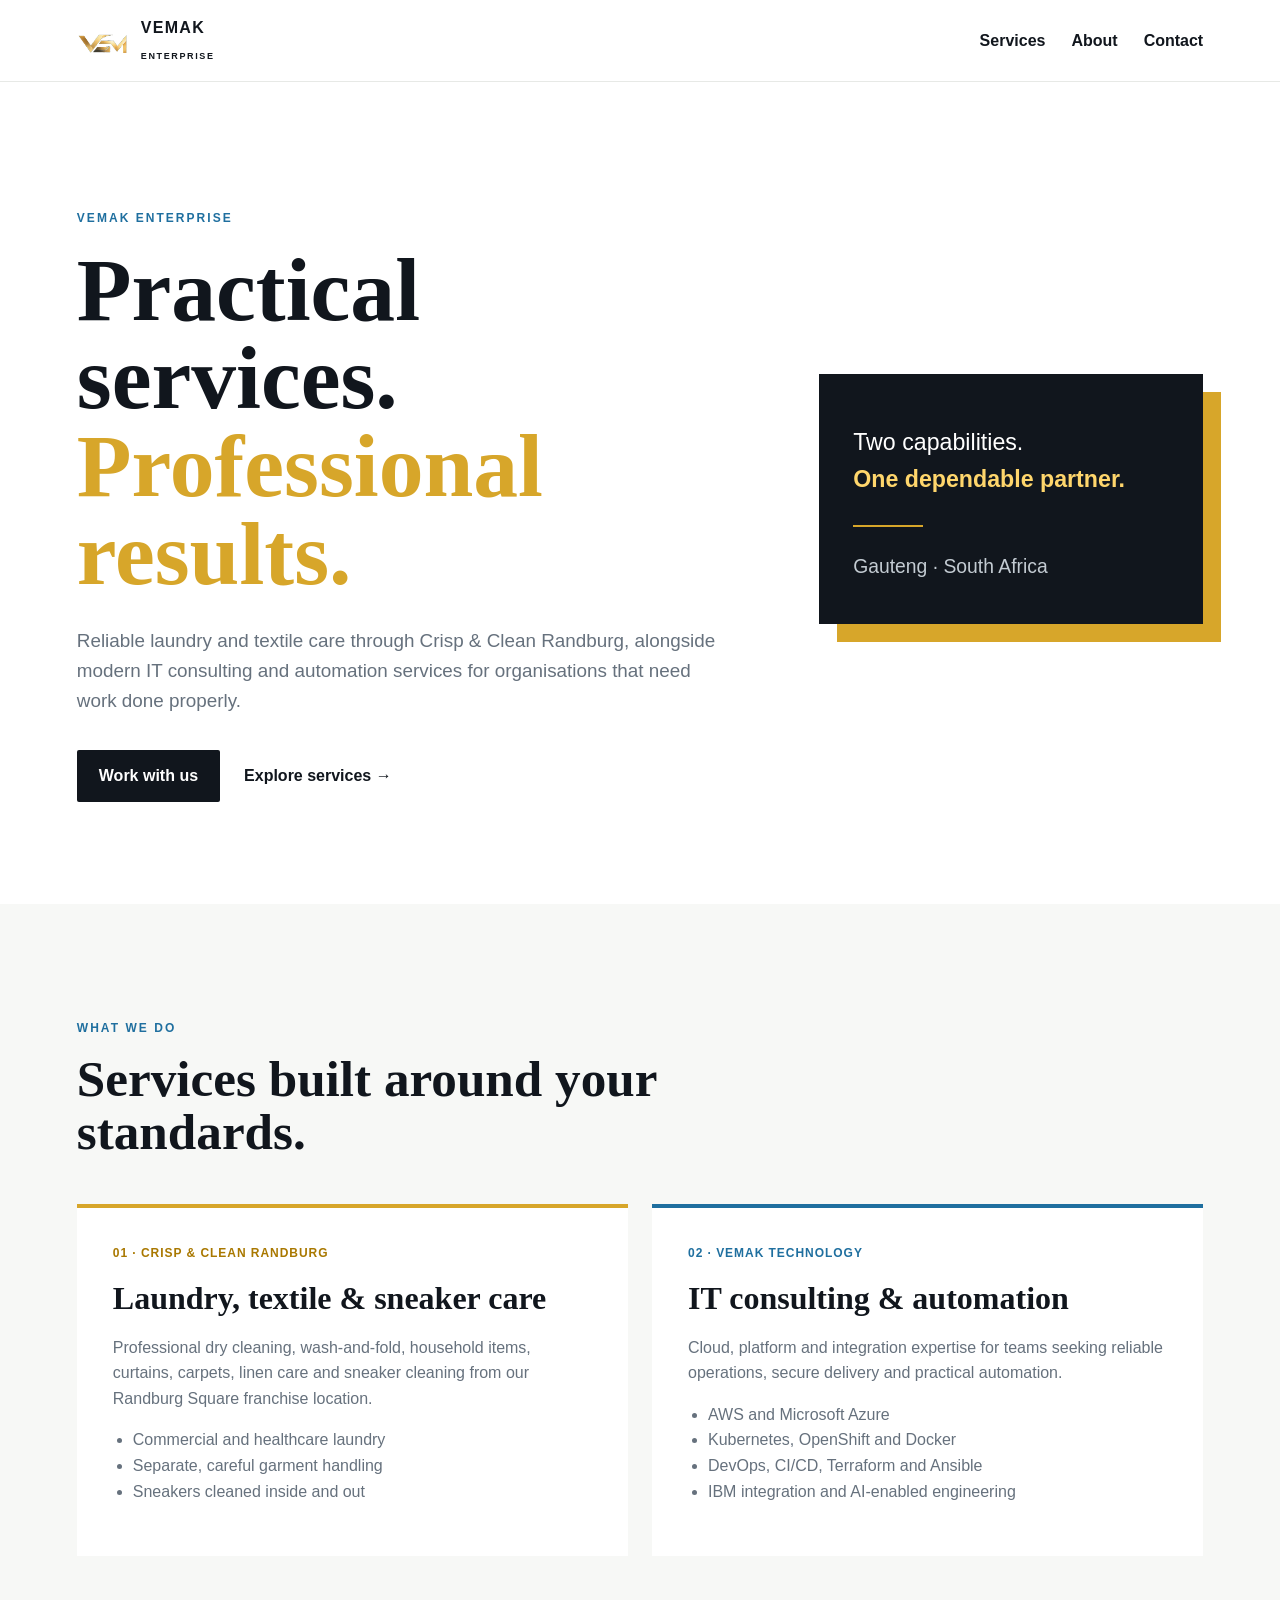
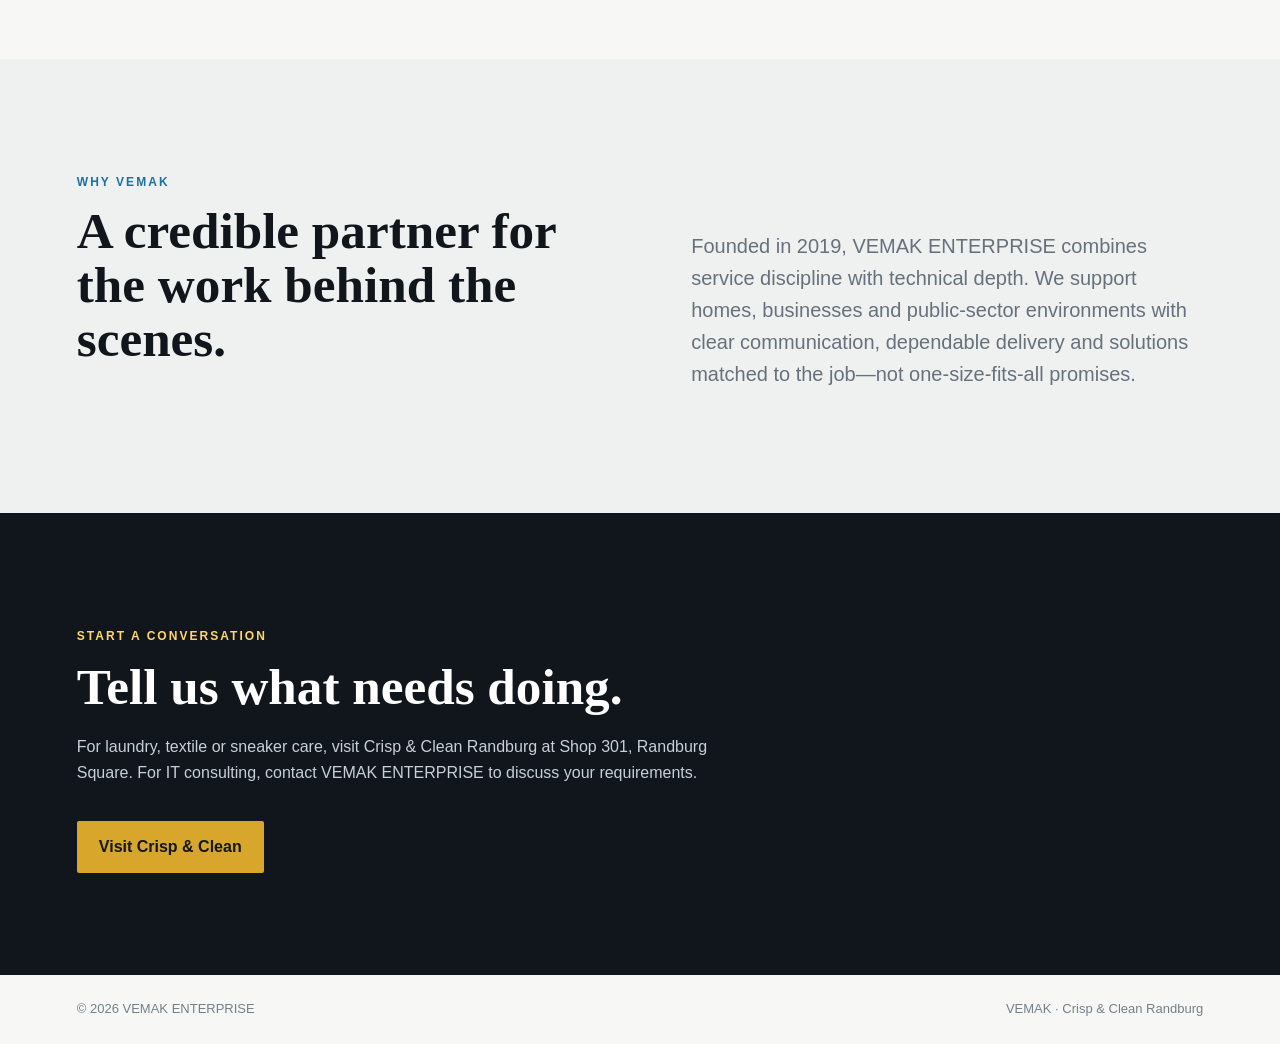
==== index.html @ fe327d36 "Create VEMAK Enterprise public website" ====
<!doctype html>
<html lang="en">
<head>
  <meta charset="utf-8"><meta name="viewport" content="width=device-width, initial-scale=1">
  <title>VEMAK ENTERPRISE | Crisp &amp; Clean Randburg</title>
  <meta name="description" content="Professional laundry, dry-cleaning, sneaker care and IT consulting services across Gauteng.">
  <link rel="icon" href="vemak-logo.png"><link rel="stylesheet" href="styles.css">
</head>
<body>
  <header class="nav"><a class="brand" href="#top"><img src="vemak-logo.png" alt="VEMAK Enterprise logo"><span>VEMAK<br><small>ENTERPRISE</small></span></a><nav><a href="#services">Services</a><a href="#about">About</a><a href="#contact">Contact</a></nav></header>
  <main id="top">
    <section class="hero"><div><p class="eyebrow">VEMAK ENTERPRISE</p><h1>Practical services. <em>Professional results.</em></h1><p class="lead">Reliable laundry and textile care through Crisp &amp; Clean Randburg, alongside modern IT consulting and automation services for organisations that need work done properly.</p><div class="actions"><a class="button" href="#contact">Work with us</a><a class="text-link" href="#services">Explore services →</a></div></div><div class="hero-card"><span>Two capabilities.<br><strong>One dependable partner.</strong></span><div class="line"></div><small>Gauteng · South Africa</small></div></section>
    <section id="services" class="section"><p class="eyebrow">What we do</p><h2>Services built around your standards.</h2><div class="cards"><article><div class="tag gold">01 · Crisp &amp; Clean Randburg</div><h3>Laundry, textile &amp; sneaker care</h3><p>Professional dry cleaning, wash-and-fold, household items, curtains, carpets, linen care and sneaker cleaning from our Randburg Square franchise location.</p><ul><li>Commercial and healthcare laundry</li><li>Separate, careful garment handling</li><li>Sneakers cleaned inside and out</li></ul></article><article><div class="tag blue">02 · VEMAK Technology</div><h3>IT consulting &amp; automation</h3><p>Cloud, platform and integration expertise for teams seeking reliable operations, secure delivery and practical automation.</p><ul><li>AWS and Microsoft Azure</li><li>Kubernetes, OpenShift and Docker</li><li>DevOps, CI/CD, Terraform and Ansible</li><li>IBM integration and AI-enabled engineering</li></ul></article></div></section>
    <section id="about" class="split"><div><p class="eyebrow">Why VEMAK</p><h2>A credible partner for the work behind the scenes.</h2></div><p>Founded in 2019, VEMAK ENTERPRISE combines service discipline with technical depth. We support homes, businesses and public-sector environments with clear communication, dependable delivery and solutions matched to the job—not one-size-fits-all promises.</p></section>
    <section id="contact" class="contact"><p class="eyebrow">Start a conversation</p><h2>Tell us what needs doing.</h2><p>For laundry, textile or sneaker care, visit Crisp &amp; Clean Randburg at Shop 301, Randburg Square. For IT consulting, contact VEMAK ENTERPRISE to discuss your requirements.</p><a class="button light" href="https://www.crispandclean.co.za/">Visit Crisp &amp; Clean</a></section>
  </main><footer><span>© 2026 VEMAK ENTERPRISE</span><span>VEMAK · Crisp &amp; Clean Randburg</span></footer>
</body></html>
---- styles.css ----
:root{--ink:#11161d;--muted:#66717d;--gold:#d7a62a;--blue:#1f6f9f;--paper:#f7f8f6}*{box-sizing:border-box}body{margin:0;background:var(--paper);color:var(--ink);font:16px/1.6 Arial,sans-serif}.nav{height:82px;padding:16px 6vw;display:flex;justify-content:space-between;align-items:center;background:#fff;border-bottom:1px solid #e7e9e6}.brand{display:flex;align-items:center;gap:10px;text-decoration:none;color:var(--ink);font-weight:800;letter-spacing:.08em}.brand img{width:54px;height:48px;object-fit:contain}.brand small{font-size:9px;letter-spacing:.18em}.nav nav{display:flex;gap:26px}.nav nav a,.text-link{color:var(--ink);text-decoration:none;font-weight:600}.hero{padding:9vw 6vw 8vw;display:grid;grid-template-columns:1.25fr .75fr;gap:8vw;align-items:center;background:#fff}.eyebrow{color:var(--blue);font-size:12px;font-weight:800;letter-spacing:.17em;text-transform:uppercase}h1{font:700 clamp(3rem,7vw,6.5rem)/.98 Georgia,serif;max-width:800px;margin:18px 0 28px}h1 em{color:var(--gold);font-style:normal}.lead{font-size:1.18rem;color:var(--muted);max-width:650px}.actions{display:flex;gap:24px;align-items:center;margin-top:34px}.button{display:inline-block;background:var(--ink);color:#fff;padding:13px 22px;text-decoration:none;font-weight:700;border-radius:2px}.hero-card{background:var(--ink);color:#fff;padding:42px 34px;min-height:250px;display:flex;flex-direction:column;justify-content:flex-end;box-shadow:18px 18px 0 var(--gold);font-size:1.45rem}.hero-card strong{color:#ffd66c}.hero-card small{color:#c3cbd2;margin-top:25px}.line{height:2px;background:var(--gold);width:70px;margin-top:26px}.section,.split{padding:8vw 6vw}.section h2,.split h2,.contact h2{font:700 clamp(2.2rem,4vw,4rem)/1.05 Georgia,serif;max-width:650px;margin:14px 0 45px}.cards{display:grid;grid-template-columns:1fr 1fr;gap:24px}.cards article{background:#fff;padding:36px;border-top:4px solid var(--gold)}.cards article:nth-child(2){border-top-color:var(--blue)}h3{font:700 2rem/1.1 Georgia,serif;margin:18px 0}.cards p,.cards li,.split>p{color:var(--muted)}ul{padding-left:20px}.tag{font-size:12px;font-weight:800;letter-spacing:.08em;text-transform:uppercase}.gold{color:#a97800}.blue{color:var(--blue)}.split{display:grid;grid-template-columns:1fr 1fr;gap:8vw;background:#eef1f0}.split h2{margin-top:0}.split>p{font-size:1.25rem;align-self:end}.contact{padding:8vw 6vw;background:var(--ink);color:#fff}.contact .eyebrow{color:#ffd66c}.contact h2{margin-bottom:20px}.contact p{max-width:650px;color:#c7d0d8}.light{background:var(--gold);color:var(--ink);margin-top:20px}footer{display:flex;justify-content:space-between;padding:24px 6vw;color:#73808a;font-size:13px}@media(max-width:760px){.nav nav{display:none}.hero,.cards,.split{grid-template-columns:1fr}.hero{padding-top:16vw}.hero-card{margin:20px 12px 0 0}h1{font-size:3.5rem}.section,.split,.contact{padding:16vw 6vw}footer{display:block}footer span{display:block;margin:4px 0}}
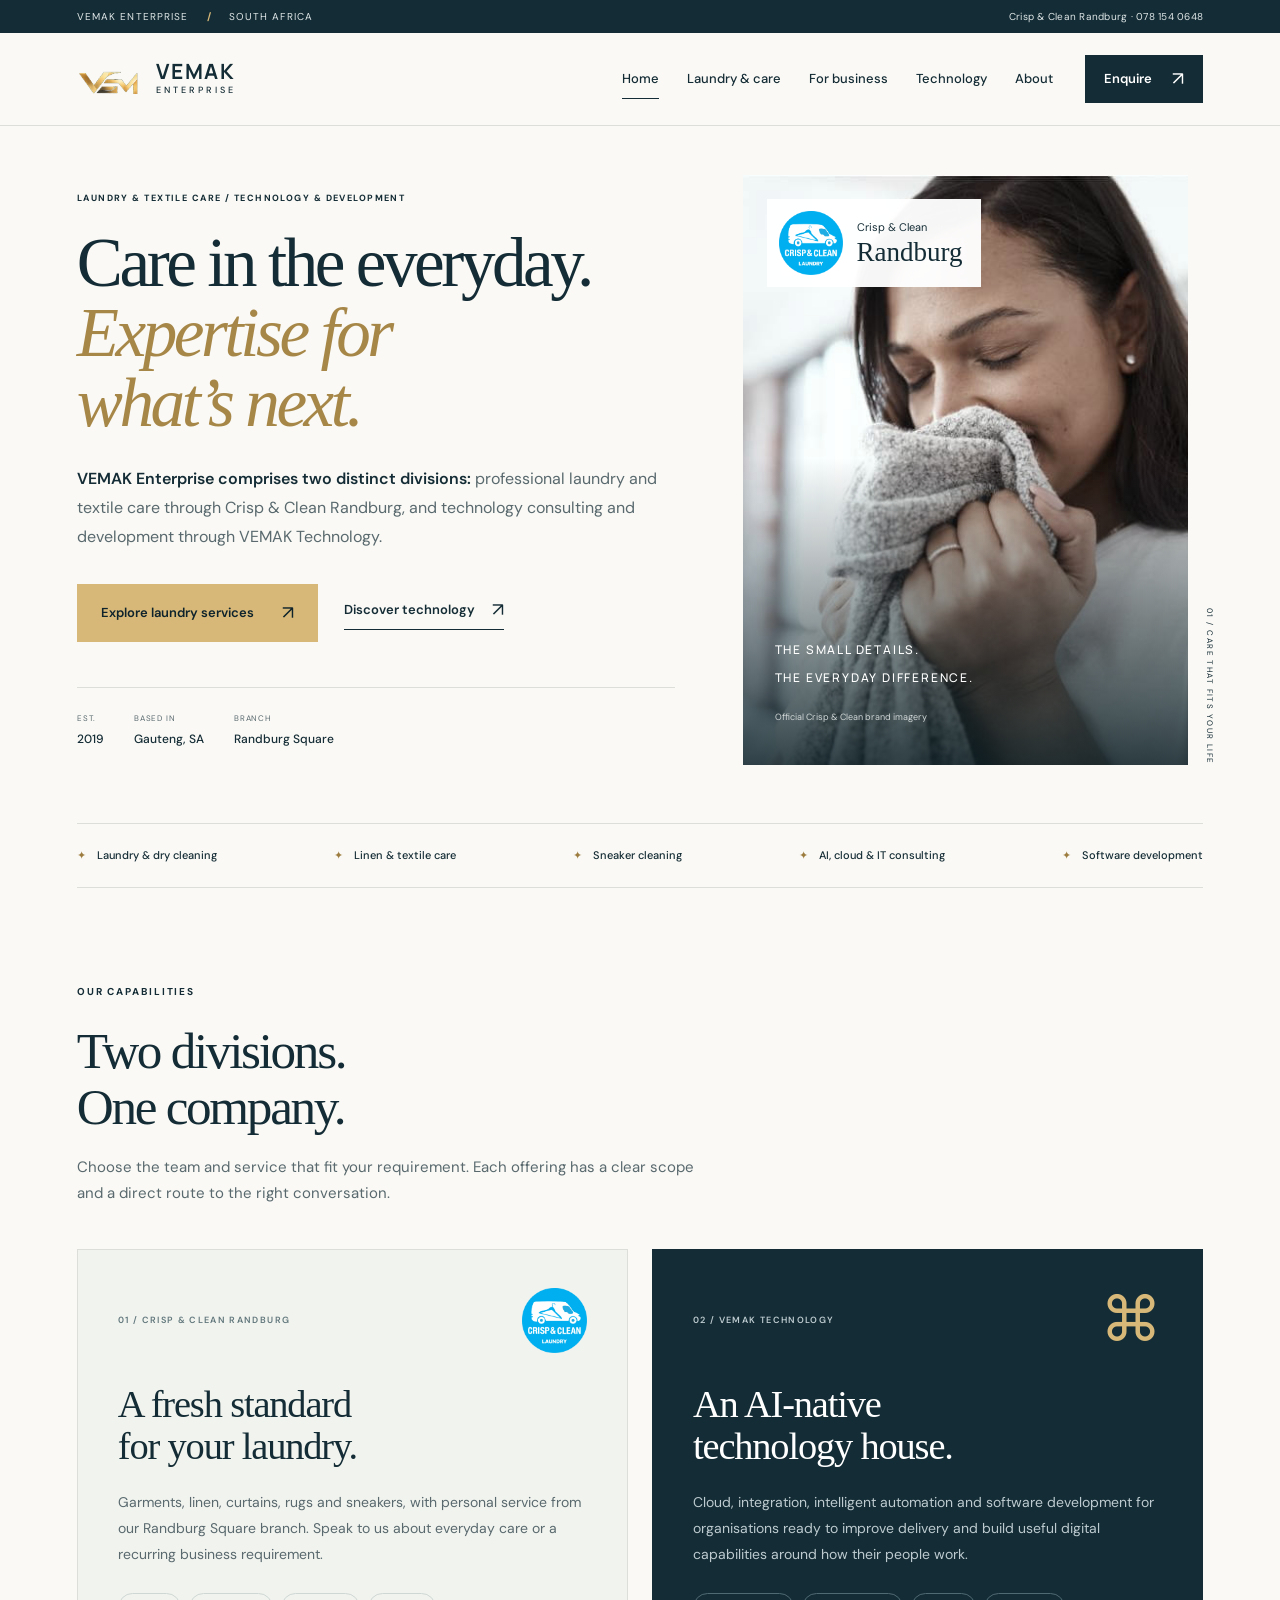
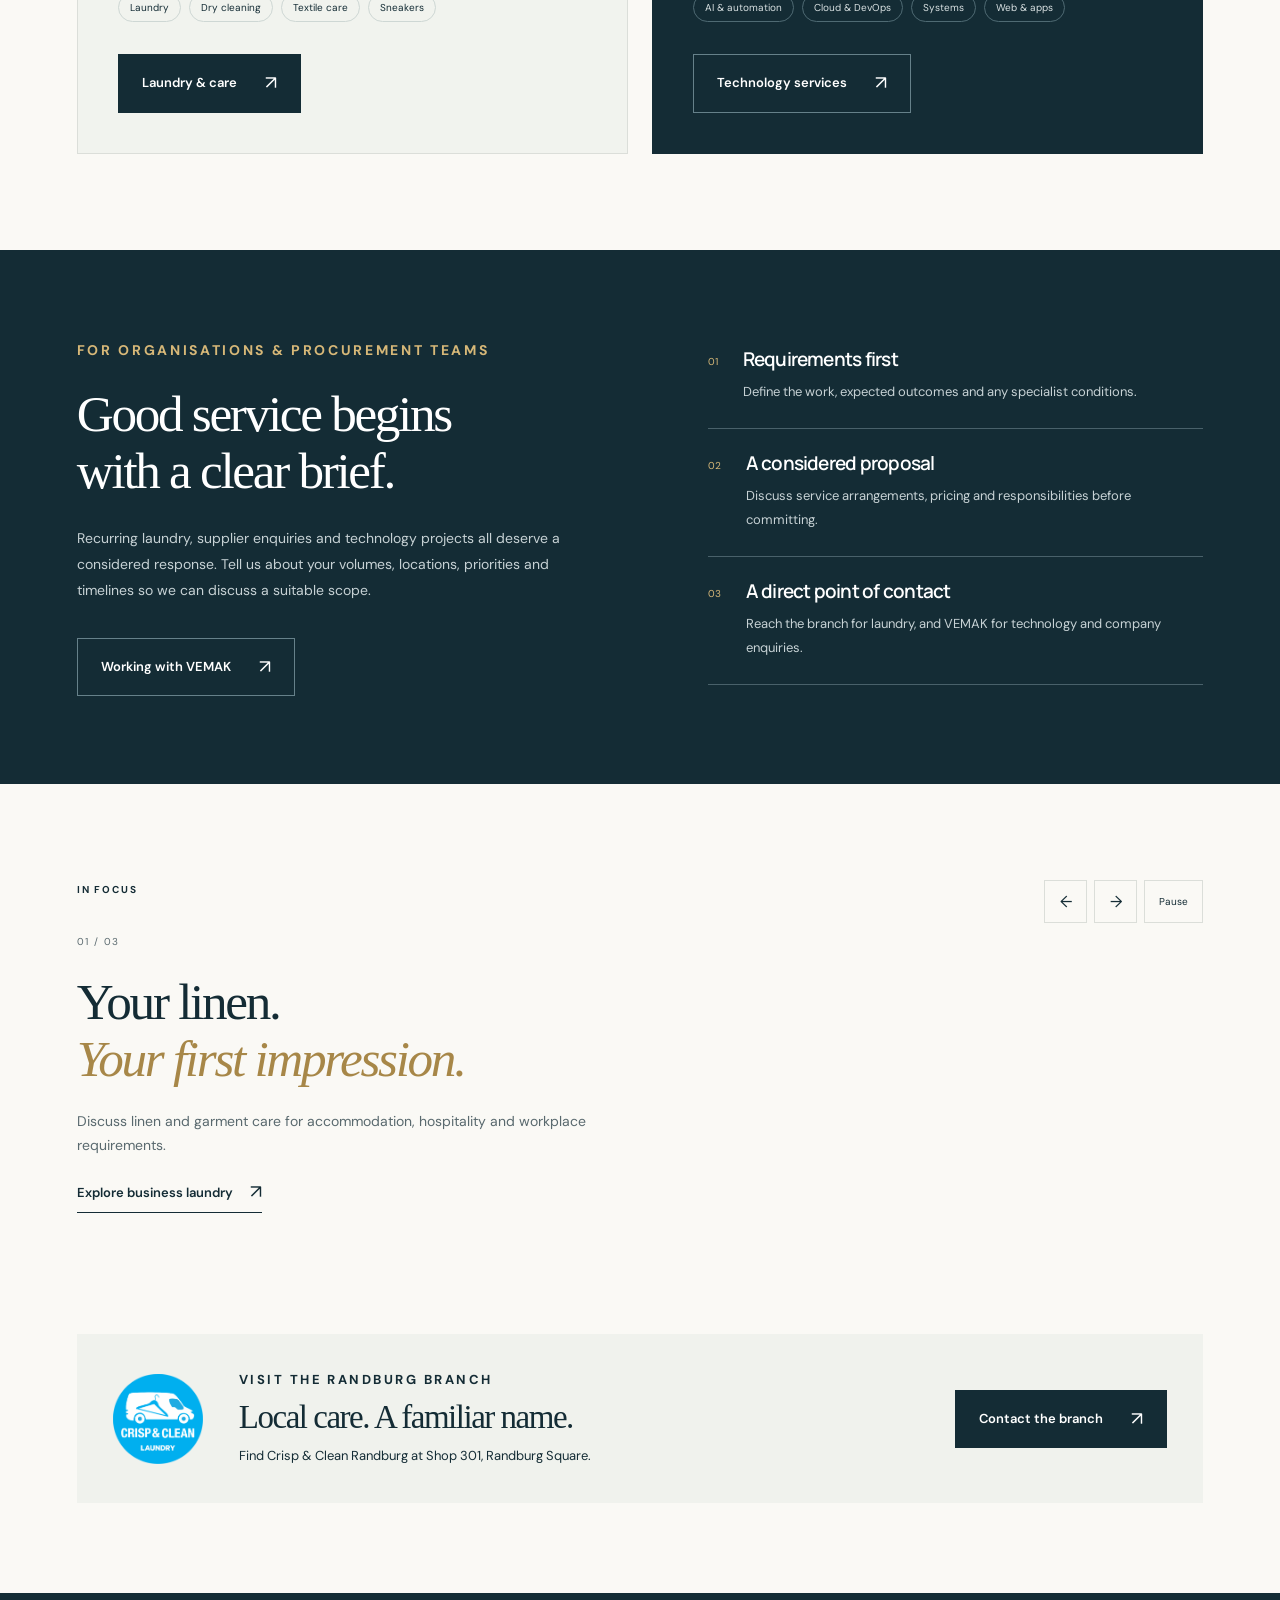
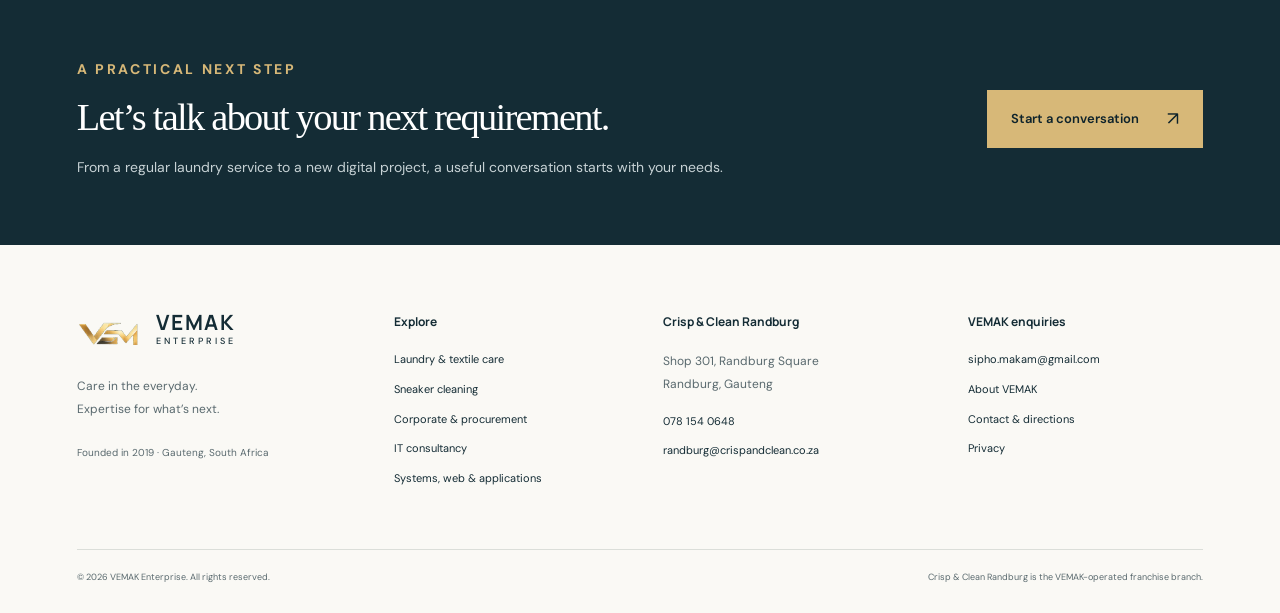
==== commit eb6e778b: "Publish VEMAK Enterprise multi-division website Launch the professional VEMAK Enterprise site with s" ====
--- a/index.html
+++ b/index.html
@@ -1,17 +1,10 @@
 <!doctype html>
-<html lang="en">
-<head>
-  <meta charset="utf-8"><meta name="viewport" content="width=device-width, initial-scale=1">
-  <title>VEMAK ENTERPRISE | Crisp &amp; Clean Randburg</title>
-  <meta name="description" content="Professional laundry, dry-cleaning, sneaker care and IT consulting services across Gauteng.">
-  <link rel="icon" href="vemak-logo.png"><link rel="stylesheet" href="styles.css">
-</head>
-<body>
-  <header class="nav"><a class="brand" href="#top"><img src="vemak-logo.png" alt="VEMAK Enterprise logo"><span>VEMAK<br><small>ENTERPRISE</small></span></a><nav><a href="#services">Services</a><a href="#about">About</a><a href="#contact">Contact</a></nav></header>
-  <main id="top">
-    <section class="hero"><div><p class="eyebrow">VEMAK ENTERPRISE</p><h1>Practical services. <em>Professional results.</em></h1><p class="lead">Reliable laundry and textile care through Crisp &amp; Clean Randburg, alongside modern IT consulting and automation services for organisations that need work done properly.</p><div class="actions"><a class="button" href="#contact">Work with us</a><a class="text-link" href="#services">Explore services →</a></div></div><div class="hero-card"><span>Two capabilities.<br><strong>One dependable partner.</strong></span><div class="line"></div><small>Gauteng · South Africa</small></div></section>
-    <section id="services" class="section"><p class="eyebrow">What we do</p><h2>Services built around your standards.</h2><div class="cards"><article><div class="tag gold">01 · Crisp &amp; Clean Randburg</div><h3>Laundry, textile &amp; sneaker care</h3><p>Professional dry cleaning, wash-and-fold, household items, curtains, carpets, linen care and sneaker cleaning from our Randburg Square franchise location.</p><ul><li>Commercial and healthcare laundry</li><li>Separate, careful garment handling</li><li>Sneakers cleaned inside and out</li></ul></article><article><div class="tag blue">02 · VEMAK Technology</div><h3>IT consulting &amp; automation</h3><p>Cloud, platform and integration expertise for teams seeking reliable operations, secure delivery and practical automation.</p><ul><li>AWS and Microsoft Azure</li><li>Kubernetes, OpenShift and Docker</li><li>DevOps, CI/CD, Terraform and Ansible</li><li>IBM integration and AI-enabled engineering</li></ul></article></div></section>
-    <section id="about" class="split"><div><p class="eyebrow">Why VEMAK</p><h2>A credible partner for the work behind the scenes.</h2></div><p>Founded in 2019, VEMAK ENTERPRISE combines service discipline with technical depth. We support homes, businesses and public-sector environments with clear communication, dependable delivery and solutions matched to the job—not one-size-fits-all promises.</p></section>
-    <section id="contact" class="contact"><p class="eyebrow">Start a conversation</p><h2>Tell us what needs doing.</h2><p>For laundry, textile or sneaker care, visit Crisp &amp; Clean Randburg at Shop 301, Randburg Square. For IT consulting, contact VEMAK ENTERPRISE to discuss your requirements.</p><a class="button light" href="https://www.crispandclean.co.za/">Visit Crisp &amp; Clean</a></section>
-  </main><footer><span>© 2026 VEMAK ENTERPRISE</span><span>VEMAK · Crisp &amp; Clean Randburg</span></footer>
-</body></html>
+<html lang="en-ZA"><head><meta charset="utf-8"><meta name="viewport" content="width=device-width, initial-scale=1"><title>Laundry, technology & development | VEMAK Enterprise</title><meta name="description" content="VEMAK Enterprise: Crisp & Clean Randburg laundry and sneaker care, plus IT consulting, systems, web and application development."><meta name="theme-color" content="#142c35"><link rel="canonical" href="https://vemak-enterprise.github.io/"><meta property="og:title" content="Laundry, technology & development | VEMAK Enterprise"><meta property="og:description" content="VEMAK Enterprise: Crisp & Clean Randburg laundry and sneaker care, plus IT consulting, systems, web and application development."><meta property="og:type" content="website"><meta property="og:url" content="https://vemak-enterprise.github.io/"><meta property="og:image" content="https://vemak-enterprise.github.io/vemak-logo.png"><link rel="icon" href="vemak-logo.png"><link rel="stylesheet" href="site-v2.css?v=2"><script src="site.js?v=2" defer></script></head>
+<body><a class="skip" href="#main">Skip to content</a><div class="topline"><div class="wrap"><span>VEMAK ENTERPRISE <b> / </b> SOUTH AFRICA</span><a href="tel:+27781540648">Crisp &amp; Clean Randburg · 078 154 0648</a></div></div>
+<header class="header"><div class="wrap navigation"><a class="brand" href="index.html" aria-label="VEMAK Enterprise home"><img src="vemak-logo.png" width="68" height="38" alt=""><span>VEMAK<small>ENTERPRISE</small></span></a><button class="menu-toggle" aria-expanded="false" aria-controls="navigation">Menu <span aria-hidden="true">☰</span></button><nav id="navigation" aria-label="Main navigation"><a href="index.html" aria-current="page">Home</a><a href="laundry.html" >Laundry & care</a><a href="business.html" >For business</a><a href="technology.html" >Technology</a><a href="about.html" >About</a><a class="button nav-cta" href="contact.html">Enquire<span aria-hidden="true">↗</span></a></nav></div></header>
+<main id="main"><section class="home-hero"><div class="wrap hero-grid"><div class="hero-copy"><p class="eyebrow">Laundry & textile care / Technology & development</p><h1>Care in the everyday.<br><em>Expertise for<br>what’s next.</em></h1><p class="lead"><strong>VEMAK Enterprise comprises two distinct divisions:</strong> professional laundry and textile care through Crisp &amp; Clean Randburg, and technology consulting and development through VEMAK Technology.</p><div class="actions"><a class="button gold" href="laundry.html">Explore laundry services<span aria-hidden="true">↗</span></a><a class="text-link" href="technology.html">Discover technology <span aria-hidden="true">↗</span></a></div><div class="hero-foot"><span>EST. <strong>2019</strong></span><span>BASED IN <strong>Gauteng, SA</strong></span><span>BRANCH <strong>Randburg Square</strong></span></div></div><div class="hero-visual"><img class="hero-photo" src="laundry.jpg" alt="Freshly cleaned fabric, from the Crisp & Clean brand collection" fetchpriority="high" width="531" height="604"><div class="photo-shade"></div><div class="brand-stamp"><img src="crisp-clean-logo.png" alt="Crisp & Clean Laundry" width="76" height="76"><div>Crisp &amp; Clean<strong>Randburg</strong></div></div><div class="photo-caption"><span>THE SMALL DETAILS.<br>THE EVERYDAY DIFFERENCE.</span><small>Official Crisp &amp; Clean brand imagery</small></div><span class="frame-label">01 / CARE THAT FITS YOUR LIFE</span></div></div></section>
+<section class="service-strip wrap" aria-label="Our services"><span>Laundry &amp; dry cleaning</span><span>Linen &amp; textile care</span><span>Sneaker cleaning</span><span>AI, cloud &amp; IT consulting</span><span>Software development</span></section>
+<section class="section wrap"><div class="section-heading"><p class="eyebrow">Our capabilities</p><h2>Two divisions.<br>One company.</h2><p>Choose the team and service that fit your requirement. Each offering has a clear scope and a direct route to the right conversation.</p></div><div class="division-grid"><article class="division laundry-division reveal"><div class="division-top"><span class="card-number">01 / CRISP &amp; CLEAN RANDBURG</span><img src="crisp-clean-logo.png" alt="Crisp & Clean Laundry" width="65" height="65"></div><h3>A fresh standard<br>for your laundry.</h3><p>Garments, linen, curtains, rugs and sneakers, with personal service from our Randburg Square branch. Speak to us about everyday care or a recurring business requirement.</p><div class="chips"><span>Laundry</span><span>Dry cleaning</span><span>Textile care</span><span>Sneakers</span></div><a class="button " href="laundry.html">Laundry & care<span aria-hidden="true">↗</span></a></article><article class="division tech-division reveal"><div class="division-top"><span class="card-number">02 / VEMAK TECHNOLOGY</span><span class="tech-symbol" aria-hidden="true">⌘</span></div><h3>An AI-native<br>technology house.</h3><p>Cloud, integration, intelligent automation and software development for organisations ready to improve delivery and build useful digital capabilities around how their people work.</p><div class="chips"><span>AI &amp; automation</span><span>Cloud &amp; DevOps</span><span>Systems</span><span>Web &amp; apps</span></div><a class="button outline" href="technology.html">Technology services<span aria-hidden="true">↗</span></a></article></div></section>
+<section class="feature-band" id="approach"><div class="wrap feature-grid"><div><p class="eyebrow">For organisations & procurement teams</p><h2>Good service begins<br>with a clear brief.</h2><p>Recurring laundry, supplier enquiries and technology projects all deserve a considered response. Tell us about your volumes, locations, priorities and timelines so we can discuss a suitable scope.</p><a class="button outline" href="business.html">Working with VEMAK<span aria-hidden="true">↗</span></a></div><div class="editorial-list"><div><span>01</span><div><h3>Requirements first</h3><p>Define the work, expected outcomes and any specialist conditions.</p></div></div><div><span>02</span><div><h3>A considered proposal</h3><p>Discuss service arrangements, pricing and responsibilities before committing.</p></div></div><div><span>03</span><div><h3>A direct point of contact</h3><p>Reach the branch for laundry, and VEMAK for technology and company enquiries.</p></div></div></div></div></section>
+<section class="section wrap spotlight" aria-roledescription="carousel" aria-label="Service spotlight"><div class="spotlight-head"><p class="eyebrow">In focus</p><div class="slider-controls"><button data-prev aria-label="Previous service">←</button><button data-next aria-label="Next service">→</button><button data-pause aria-label="Pause slideshow">Pause</button></div></div><div class="slides"><article class="slide active"><span class="slide-number">01 / 03</span><h2>Your linen.<br><em>Your first impression.</em></h2><p>Discuss linen and garment care for accommodation, hospitality and workplace requirements.</p><a class="text-link" href="business.html">Explore business laundry <span aria-hidden="true">↗</span></a></article><article class="slide" hidden><span class="slide-number">02 / 03</span><h2>A fresh start<br><em>for your favourite pair.</em></h2><p>Sneaker cleaning at Crisp &amp; Clean Randburg. Bring in your pair and discuss the right care for its materials and condition.</p><a class="text-link" href="sneaker-care.html">Discover sneaker care <span aria-hidden="true">↗</span></a></article><article class="slide" hidden><span class="slide-number">03 / 03</span><h2>Turn a business need<br><em>into a working solution.</em></h2><p>Websites, business systems and applications, connected to the cloud and the way you work.</p><a class="text-link" href="development.html">Explore development <span aria-hidden="true">↗</span></a></article></div></section>
+<section class="branch-band wrap"><img src="crisp-clean-logo.png" alt="Crisp & Clean Laundry" width="110" height="110"><div><p class="eyebrow">Visit the Randburg branch</p><h2>Local care. A familiar name.</h2><p>Find Crisp &amp; Clean Randburg at Shop 301, Randburg Square.</p></div><a class="button " href="contact.html#laundry">Contact the branch<span aria-hidden="true">↗</span></a></section><section class="cta"><div><p class="eyebrow">A practical next step</p><h2>Let’s talk about your next requirement.</h2><p>From a regular laundry service to a new digital project, a useful conversation starts with your needs.</p></div><a class="button gold" href="contact.html">Start a conversation<span aria-hidden="true">↗</span></a></section></main><footer class="footer wrap"><div class="footer-grid"><div><a class="brand" href="index.html"><img src="vemak-logo.png" width="68" height="38" alt="VEMAK logo"><span>VEMAK<small>ENTERPRISE</small></span></a><p>Care in the everyday.<br>Expertise for what’s next.</p><span class="tiny">Founded in 2019 · Gauteng, South Africa</span></div><div><h3>Explore</h3><a href="laundry.html">Laundry &amp; textile care</a><a href="sneaker-care.html">Sneaker cleaning</a><a href="business.html">Corporate &amp; procurement</a><a href="technology.html">IT consultancy</a><a href="development.html">Systems, web &amp; applications</a></div><div><h3>Crisp &amp; Clean Randburg</h3><p>Shop 301, Randburg Square<br>Randburg, Gauteng</p><a href="tel:+27781540648">078 154 0648</a><a href="mailto:randburg@crispandclean.co.za">randburg@crispandclean.co.za</a></div><div><h3>VEMAK enquiries</h3><a href="mailto:sipho.makam@gmail.com">sipho.makam@gmail.com</a><a href="about.html">About VEMAK</a><a href="contact.html">Contact &amp; directions</a><a href="privacy.html">Privacy</a></div></div><div class="footer-bottom"><span>© 2026 VEMAK Enterprise. All rights reserved.</span><span>Crisp &amp; Clean Randburg is the VEMAK-operated franchise branch.</span></div></footer></body></html>
--- a/site-v2.css
+++ b/site-v2.css
@@ -0,0 +1,7 @@
+@import url('https://fonts.googleapis.com/css2?family=DM+Sans:wght@400;500;600;700&family=Manrope:wght@500;600;700&display=swap');
+:root{--ink:#142c35;--deep:#0e232b;--gold:#d7b878;--paper:#faf9f5;--muted:#59696e;--line:#dbded9;--serif:Georgia,'Times New Roman',serif;--sans:'DM Sans',Arial,sans-serif}*{box-sizing:border-box}html{scroll-behavior:smooth;scroll-padding-top:105px}body{margin:0;color:var(--ink);background:var(--paper);font:16px/1.7 var(--sans);-webkit-font-smoothing:antialiased}a{color:inherit;text-decoration:none}button,input,select,textarea{font:inherit}button{cursor:pointer}img{max-width:100%;display:block}p{margin:0 0 22px}h1,h2,h3{font-weight:400;line-height:1.1;margin:0;text-wrap:balance}h1,h2{font-family:var(--serif);letter-spacing:-.045em}h1 em,h2 em{font-weight:400;color:#a78748}h3{font-family:Manrope,var(--sans);font-weight:600;letter-spacing:-.04em;font-size:24px}h2{font-size:clamp(34px,4vw,55px)}a:focus-visible,button:focus-visible,input:focus-visible,textarea:focus-visible,select:focus-visible,summary:focus-visible{outline:3px solid #1199c0;outline-offset:5px}.wrap{width:min(1320px,88%);margin-inline:auto}.narrow{max-width:850px}.skip{position:fixed;top:-100px;left:15px;background:white;padding:15px;z-index:100}.skip:focus{top:10px}.topline{background:var(--ink);color:#dfe7e8;font-size:10px;letter-spacing:.11em}.topline .wrap{display:flex;justify-content:space-between;align-items:center;min-height:33px}.topline b{margin:0 14px;color:var(--gold)}.topline a{letter-spacing:.025em}.header{position:sticky;top:0;z-index:50;background:rgba(250,249,245,.97);border-bottom:1px solid var(--line);backdrop-filter:blur(12px)}.navigation{display:flex;align-items:center;justify-content:space-between;height:92px;gap:25px}.brand{display:inline-flex;align-items:center;gap:13px;flex-shrink:0}.brand img{width:66px;height:43px;object-fit:contain}.brand>span{font:700 21px/1.05 Manrope,Arial;letter-spacing:.09em}.brand small{display:block;font:500 9px/1.8 var(--sans);letter-spacing:.34em}.navigation nav{display:flex;align-items:center;gap:28px;font-size:13px;font-weight:500}.navigation nav>a:not(.button){position:relative;white-space:nowrap}.navigation nav>a:not(.button):after{content:'';position:absolute;bottom:-9px;left:0;width:0;height:1px;background:var(--ink);transition:width .2s}.navigation nav>a:hover:after,.navigation nav>a[aria-current]:after{width:100%}.menu-toggle{display:none;border:0;background:transparent;color:var(--ink);padding:10px}.button{display:inline-flex;align-items:center;justify-content:space-between;gap:28px;background:var(--ink);color:#fff;padding:15px 23px;border:1px solid var(--ink);font-size:13px;font-weight:600;line-height:1.4;transition:background .2s;min-height:49px}.button>span,.text-link>span{font-size:19px;font-weight:400;transition:transform .2s}.button:hover>span,.text-link:hover>span{transform:translate(2px,-2px)}.button:hover{background:#244652}.button.gold{background:var(--gold);color:var(--deep);border-color:var(--gold)}.button.gold:hover{background:#e7cd97}.button.outline{border-color:#66818a;background:transparent;color:#fff}.button.outline:hover{background:#213e48}.button.nav-cta{min-height:43px;padding:10px 18px;margin-left:4px;gap:20px}.eyebrow{font-size:10px;font-weight:700;letter-spacing:.19em;line-height:1.6;text-transform:uppercase;margin-bottom:23px}.home-hero{padding:49px 0 58px}.hero-grid{display:grid;grid-template-columns:1.13fr .87fr;gap:6%;align-items:center}.hero-copy{padding:12px 0}.hero-copy h1{font-size:clamp(48px,5.4vw,80px);line-height:1.015;letter-spacing:-.05em;margin-bottom:27px}.hero-copy .eyebrow{font-size:9px;letter-spacing:.16em}.lead{color:var(--muted);font-size:16px;line-height:1.8;max-width:620px}.actions{display:flex;align-items:center;gap:26px;flex-wrap:wrap;margin:32px 0}.text-link{display:inline-flex;gap:17px;align-items:center;font-size:13px;font-weight:600;line-height:1.5;border-bottom:1px solid currentColor;padding-bottom:5px}.hero-foot{display:flex;gap:30px;margin-top:45px;padding-top:24px;border-top:1px solid var(--line)}.hero-foot>span{font-size:8px;letter-spacing:.11em;color:var(--muted)}.hero-foot strong{display:block;font-size:12px;letter-spacing:0;font-weight:500;color:var(--ink);margin-top:3px}.hero-visual{position:relative;height:590px;margin-right:15px}.hero-photo{width:100%;height:100%;object-fit:cover;object-position:45% 30%;filter:saturate(.55)}.photo-shade{position:absolute;inset:0;background:linear-gradient(0deg,rgba(10,29,35,.83),transparent 52%)}.brand-stamp{position:absolute;top:24px;left:24px;display:flex;align-items:center;gap:14px;background:rgba(255,255,255,.96);padding:12px 18px 12px 12px;color:var(--ink);font-size:11px}.brand-stamp img{width:64px;height:64px}.brand-stamp strong{display:block;font:400 27px var(--serif)}.photo-caption{position:absolute;bottom:40px;left:32px;color:#fff}.photo-caption>span{font:500 12px/1.7 Manrope,Arial;letter-spacing:.15em}.photo-caption small{display:block;margin-top:20px;font-size:9px;color:#d2d8d8}.frame-label{position:absolute;right:-28px;bottom:0;writing-mode:vertical-rl;font-size:8px;letter-spacing:.18em}.service-strip{display:flex;justify-content:space-between;gap:22px;flex-wrap:wrap;border-block:1px solid var(--line);padding-block:22px;font-size:11px;font-weight:500}.service-strip span:before{content:'✦';color:#9d7d40;margin-right:11px}.section{padding-block:96px}.section-heading{max-width:740px;margin-bottom:43px}.section-heading h2{margin-bottom:20px}.section-heading>p:last-child{max-width:630px;color:var(--muted);font-size:15px}.division-grid{display:grid;grid-template-columns:1fr 1fr;gap:24px}.division{padding:36px 40px 40px;display:flex;flex-direction:column;border:1px solid var(--line)}.division-top{display:flex;align-items:center;justify-content:space-between;gap:15px;height:68px;margin-bottom:30px}.card-number{font-size:9px;font-weight:600;letter-spacing:.15em;color:#61777c}.division h3{font:400 clamp(30px,3vw,44px)/1.08 var(--serif);letter-spacing:-.03em;margin-bottom:23px}.division p{max-width:465px;font-size:14px;color:var(--muted);line-height:1.85}.division .button{align-self:flex-start;margin-top:auto}.laundry-division{background:#f1f3ee}.tech-division{background:var(--ink);border-color:var(--ink);color:white}.tech-division p,.tech-division .card-number{color:#bdcbd0}.tech-symbol{font:400 62px/1 var(--serif);color:var(--gold)}.chips{display:flex;flex-wrap:wrap;gap:8px;margin:3px 0 32px}.chips span{font-size:10px;border:1px solid #ced7d4;padding:5px 11px;border-radius:20px}.tech-division .chips span{border-color:#4f6a73;color:#d9e1e2}.feature-band{background:var(--ink);color:#fff;padding-block:88px}.feature-grid{display:grid;grid-template-columns:1fr 1fr;gap:12%;align-items:center}.feature-band .eyebrow{color:var(--gold)}.feature-band h2{margin-bottom:27px}.feature-band p{font-size:14px;color:#c7d2d5;line-height:1.85;max-width:510px}.feature-band .button{margin-top:12px}.editorial-list>div{display:flex;gap:25px;border-bottom:1px solid #49616a;padding:24px 0}.editorial-list>div:first-child{padding-top:0}.editorial-list>div>span{font-size:10px;color:var(--gold);padding-top:4px}.editorial-list h3{font-size:19px;margin-bottom:10px}.editorial-list p{font-size:13px;margin:0}.spotlight{position:relative;overflow:hidden}.spotlight-head{display:flex;justify-content:space-between;align-items:center;gap:20px}.slider-controls{display:flex;gap:7px;align-items:center}.slider-controls button{background:transparent;border:1px solid var(--line);color:var(--ink);min-width:43px;height:43px;font-size:16px}.slider-controls button:last-child{font-size:10px;padding:0 14px}.slider-controls button:hover{border-color:var(--ink)}.slides{min-height:305px;position:relative}.slide{max-width:760px}.slide.active{animation:slide-in .55s ease}.slide-number{display:block;font-size:10px;letter-spacing:.14em;color:var(--muted);margin:10px 0 24px}.slide h2{font-size:clamp(36px,4vw,60px);margin-bottom:23px}.slide p{max-width:530px;color:var(--muted);font-size:14px;margin-bottom:20px}.branch-band{display:flex;align-items:center;gap:36px;padding:36px;background:#f0f2ed;margin-bottom:90px}.branch-band img{width:90px;height:90px}.branch-band .eyebrow{margin-bottom:8px}.branch-band h2{font-size:33px;margin-bottom:10px}.branch-band p{margin:0;font-size:13px}.branch-band .button{margin-left:auto;flex-shrink:0}.cta{padding:65px 6%;background:var(--ink);color:#fff;display:flex;align-items:center;justify-content:space-between;gap:60px}.cta>div{max-width:850px}.cta .eyebrow{color:var(--gold);margin-bottom:15px}.cta h2{font-size:clamp(32px,3vw,45px);margin-bottom:18px}.cta p{color:#c7d2d5;font-size:14px;margin:0;max-width:720px}.cta .button{flex-shrink:0}.footer{padding-top:64px}.footer-grid{display:grid;grid-template-columns:1.2fr 1fr 1.15fr 1fr;gap:35px;padding-bottom:50px}.footer-grid .brand{margin-bottom:23px}.footer-grid p{font-size:12px;line-height:1.9;color:var(--muted);margin-bottom:16px}.footer-grid h3{font-size:12px;font-weight:700;margin:6px 0 22px;letter-spacing:0}.footer-grid>div>a:not(.brand){display:block;font-size:11px;line-height:1.8;margin-bottom:10px;overflow-wrap:anywhere}.footer-grid>div>a:hover{text-decoration:underline}.tiny{font-size:10px;color:var(--muted)}.footer-bottom{display:flex;justify-content:space-between;gap:25px;border-top:1px solid var(--line);padding:20px 0 28px;font-size:9px;color:var(--muted)}.page-hero{padding-block:70px 60px;border-bottom:1px solid var(--line)}.page-hero h1{font-size:clamp(44px,5.4vw,76px);max-width:1100px}.hero-bottom{display:flex;justify-content:space-between;align-items:center;gap:55px;margin-top:30px}.hero-bottom p{margin:0;max-width:770px}.hero-bottom .button{flex-shrink:0}.brand-note{display:flex;align-items:center;gap:23px;padding-block:30px;border-bottom:1px solid var(--line)}.brand-note img{width:65px;height:65px}.brand-note p{margin:0;font-size:13px;color:var(--muted)}.brand-note strong{font-weight:600;color:var(--ink)}.brand-note>a{margin-left:auto;font-size:11px}.card-grid{display:grid;grid-template-columns:repeat(3,1fr);gap:1px;background:var(--line);border:1px solid var(--line)}.service-card{padding:35px;background:var(--paper);display:flex;flex-direction:column;min-height:240px}.service-card .card-number{margin-bottom:30px}.service-card h3{font-size:23px;margin-bottom:20px}.service-card p{font-size:14px;line-height:1.8;color:var(--muted)}.service-card>a{align-self:flex-start;margin-top:auto}.photo-inset{max-width:370px;justify-self:center}.photo-inset img{width:100%;height:350px;object-fit:cover;filter:saturate(.6)}.photo-inset small{font-size:9px;color:#c7d2d5;display:block;margin-top:12px}.faq{border-top:1px solid var(--line)}details{border-bottom:1px solid var(--line);padding:23px 0}summary{display:flex;align-items:center;justify-content:space-between;gap:20px;font-size:16px;font-weight:500;cursor:pointer;list-style:none}summary::-webkit-details-marker{display:none}summary>span{font-size:24px;color:#886b35}details[open] summary>span{transform:rotate(45deg)}details p{margin:20px 35px 0 0;color:var(--muted);font-size:14px}.two-col{display:grid;grid-template-columns:1fr 1fr;gap:10%}.two-col h2{margin-bottom:28px}.two-col p{font-size:15px;line-height:1.85}.two-col .large-copy{font:400 28px/1.4 var(--serif);color:var(--ink)}.muted{color:var(--muted)}.process{border-top:1px solid var(--line)}.process article{padding:26px 0 26px 55px;border-bottom:1px solid var(--line);position:relative}.process article>span{position:absolute;left:0;top:30px;font-size:10px;color:#92763e}.process h3{font-size:23px;margin-bottom:13px}.process p{margin:0;color:var(--muted);font-size:14px}.callout{background:#edf0e9;padding:42px;display:flex;align-items:center;justify-content:space-between;gap:35px;margin-bottom:80px}.callout h2{font-size:34px;margin-bottom:15px}.callout p{font-size:14px;margin:0}.callout .button{flex-shrink:0}.tech-map{display:flex;flex-direction:column;align-items:center;padding:20px;border:1px solid #4a656f;background:linear-gradient(130deg,#28434c,#112d36)}.tech-map>div{font-size:10px;letter-spacing:.13em;padding:19px 15px;border:1px solid #68848b;width:100%;text-align:center}.tech-map>span{color:var(--gold);padding:7px}.tool-groups>div{border-bottom:1px solid var(--line);padding:22px 0}.tool-groups>div:first-child{padding-top:0}.tool-groups h3{font-size:18px;margin-bottom:12px}.tool-groups p{font-size:13px;color:var(--muted);margin:0}.large-logo{display:flex;align-items:center;flex-direction:column;padding:30px}.large-logo p{font-size:9px;letter-spacing:.12em;margin:22px 0 0;text-align:center}.contact-grid{display:grid;grid-template-columns:1fr 1fr;gap:25px;padding-top:55px}.contact-card{padding:40px;background:#edf0e9;display:flex;align-items:flex-start;flex-direction:column;scroll-margin-top:110px}.contact-card>img{margin-bottom:25px}.contact-card h2{font-size:37px;margin-bottom:25px}.contact-card p{font-size:14px;color:var(--muted)}.contact-card>a:not(.button){font-size:15px;overflow-wrap:anywhere;max-width:100%}.contact-card>a.contact-phone{font:400 34px var(--serif);margin-bottom:10px}.contact-card address{font-style:normal;font-size:14px;margin:26px 0 18px}.contact-card .source-link{font-size:10px!important;margin-top:20px;text-decoration:underline}.technology-contact{background:var(--ink);color:#fff}.technology-contact .eyebrow{color:var(--gold);margin-top:12px}.technology-contact p{color:#c7d2d5}.technology-contact h3{font-size:19px;margin-bottom:18px}.technology-contact .email-feature{color:var(--gold);font-size:21px!important;margin:5px 0 15px}.technology-contact .button{margin-top:auto}.mini-rule{width:55px;border-top:1px solid var(--gold);margin:25px 0}.form-grid{display:grid;grid-template-columns:1fr 1fr;gap:22px}label{display:block;font-size:12px;font-weight:600;margin-bottom:25px}label>span{font-weight:400;color:var(--muted)}input,select,textarea{display:block;width:100%;border:1px solid #b9c5c4;background:#fff;color:var(--ink);padding:13px;margin-top:10px;border-radius:0;font-size:14px}textarea{resize:vertical}form .tiny{margin-top:15px}form a,.prose a{border-bottom:1px solid currentColor}.prose h2{font-size:32px;margin:0 0 22px}.prose p{margin-bottom:38px;color:var(--muted)}.js .reveal{transition:opacity .65s ease,transform .65s ease}.js .reveal.pending{opacity:0;transform:translateY(18px)}@keyframes slide-in{from{opacity:.25;transform:translateX(12px)}to{opacity:1;transform:none}}
+.technology-site{--ink:#112e3b;--gold:#b8dce5}.technology-site h1 em,.technology-site h2 em{color:#346e82}.technology-site .page-hero{position:relative}.technology-site .page-hero:after{content:'';position:absolute;right:0;top:55px;width:140px;height:100px;border-top:1px solid #b3cbd1;border-right:1px solid #b3cbd1;pointer-events:none}.technology-site .footer-grid{grid-template-columns:1.3fr 1fr 1fr}.technology-site .feature-band .eyebrow{color:#b8dce5}
+@media(max-width:1080px){.navigation nav{gap:17px}.wrap{width:90%}.hero-visual{height:540px}.hero-copy h1{font-size:58px}.hero-copy .lead{font-size:14px}.hero-foot{gap:19px;margin-top:25px}.actions{gap:18px}.actions .button{padding-inline:15px;font-size:12px}.actions .text-link{font-size:12px}.division{padding:30px}.footer-grid{grid-template-columns:1fr 1fr;gap:40px}.card-grid{grid-template-columns:repeat(2,1fr)}.hero-bottom{align-items:flex-start}.branch-band{flex-wrap:wrap}.branch-band .button{margin-left:126px}.cta{gap:30px}.cta h2{font-size:38px}}
+@media(max-width:800px){.topline .wrap{justify-content:center}.topline .wrap>span{display:none}.navigation{height:77px}.menu-toggle{display:block}.navigation nav{display:none;position:absolute;top:77px;left:0;right:0;background:var(--paper);padding:25px 5%;box-shadow:0 10px 15px #142c351a;border-bottom:1px solid var(--line);flex-direction:column;align-items:stretch;gap:0}.navigation nav.open{display:flex}.navigation nav>a{padding:13px 0}.navigation nav>a:not(.button):after{bottom:8px;max-width:35px}.navigation nav .button{margin:15px 0 0;align-self:flex-start;padding-inline:20px}.hero-grid{grid-template-columns:1fr;gap:33px}.home-hero{padding-top:28px}.hero-copy h1{font-size:clamp(49px,8.5vw,70px)}.hero-copy .eyebrow{font-size:8px}.hero-copy .lead{font-size:15px}.hero-foot{margin-top:32px;gap:30px}.hero-visual{height:470px;margin-right:16px}.hero-photo{object-position:center 30%}.hero-copy h1 em br{display:none}.service-strip{justify-content:flex-start;font-size:10px;gap:14px 23px}.section{padding-block:65px}.feature-grid,.two-col{grid-template-columns:1fr;gap:45px}.division-grid{grid-template-columns:1fr}.feature-band{padding-block:60px}.division{padding:32px}.division h3{font-size:40px}.division-top{margin-bottom:18px}.feature-band h2{font-size:43px}.slides{min-height:350px}.spotlight .slide h2{font-size:43px}.branch-band{padding:30px;gap:24px;margin-bottom:65px}.branch-band h2{font-size:31px}.branch-band img{width:72px;height:72px}.branch-band .button{margin-left:0}.cta{padding:50px 5%;flex-direction:column;align-items:flex-start;gap:28px}.cta h2{font-size:37px}.page-hero{padding-block:45px}.page-hero h1{font-size:clamp(43px,7vw,60px)}.hero-bottom{flex-direction:column;gap:25px}.brand-note{flex-wrap:wrap}.brand-note>a{margin-left:0}.contact-grid{grid-template-columns:1fr}.callout{flex-direction:column;align-items:flex-start;padding:30px}.photo-inset{justify-self:start}.tech-map{max-width:500px;width:100%}.footer-bottom{flex-direction:column;gap:10px}.footer-grid{column-gap:25px}.contact-card{padding:30px}.contact-card h2{font-size:33px}.large-logo{padding:0}.technology-site .page-hero:after{display:none}.technology-site .footer-grid{grid-template-columns:1fr 1fr}}
+@media(max-width:480px){.hero-copy h1{font-size:49px}.hero-visual{height:410px}.hero-foot{gap:22px}.hero-foot strong{font-size:11px}.brand-stamp{top:18px;left:18px;padding:9px 15px 9px 9px}.brand-stamp img{width:55px;height:55px}.brand-stamp strong{font-size:25px}.photo-caption{bottom:26px;left:22px}.card-grid{grid-template-columns:1fr}.service-card{min-height:initial;padding:30px}.form-grid{grid-template-columns:1fr;gap:0}.footer-grid,.technology-site .footer-grid{grid-template-columns:1fr;gap:25px}.footer-grid>div>a:not(.brand){font-size:12px}.branch-band{flex-direction:column;align-items:flex-start}.slider-controls{gap:5px}.slider-controls button{min-width:38px;height:38px}.spotlight .slide h2{font-size:37px}.slides{min-height:335px}.page-hero h1{font-size:44px}.contact-card>a.contact-phone{font-size:31px}.technology-contact .email-feature{font-size:18px!important}}
+.honeypot{position:absolute!important;left:-10000px!important;width:1px!important;height:1px!important;overflow:hidden!important}.lead strong{color:var(--ink);font-weight:600}@media(prefers-reduced-motion:reduce){html{scroll-behavior:auto}*,*:before,*:after{animation:none!important;transition:none!important}.js .reveal.pending{opacity:1;transform:none}}
